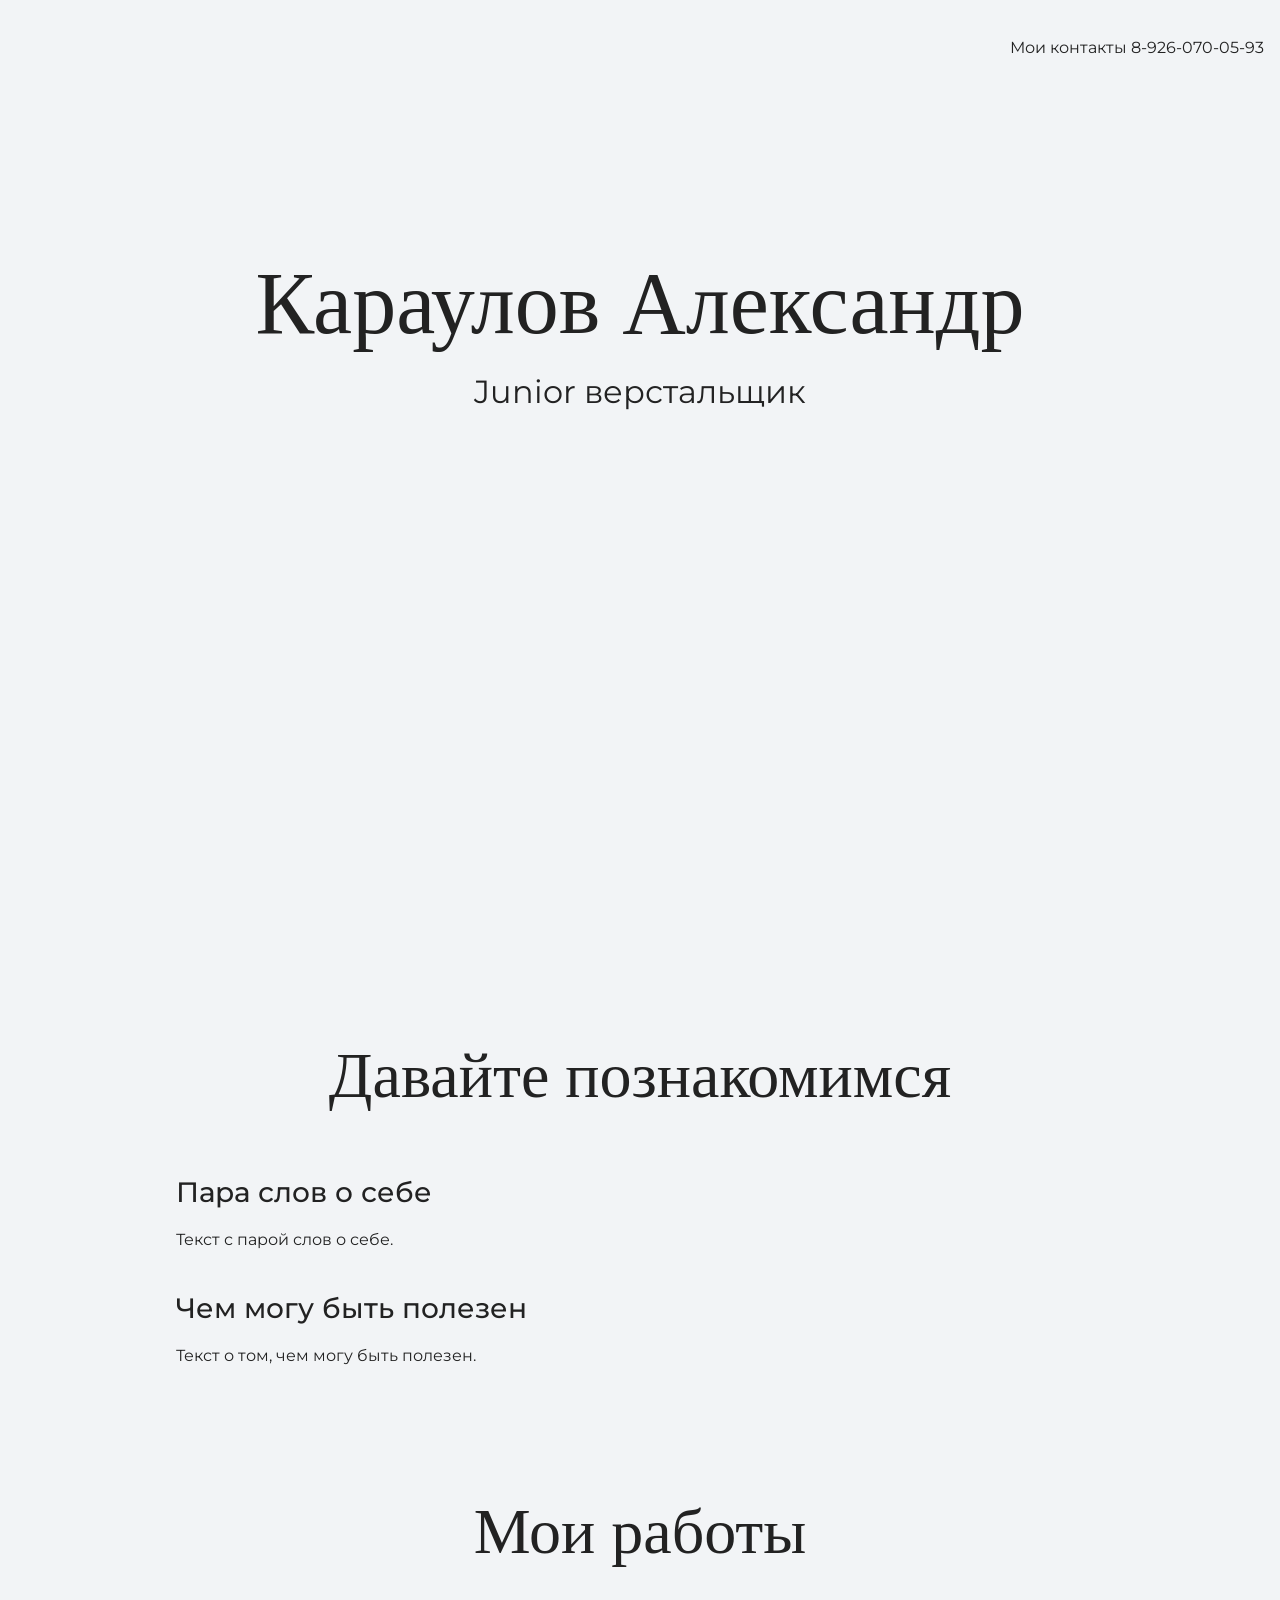
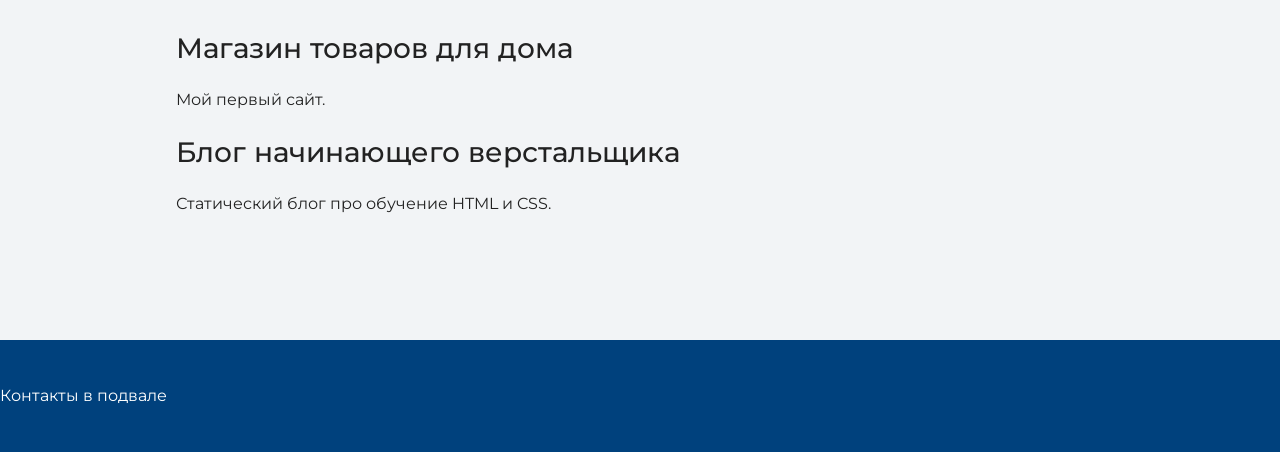
==== index.html @ 40712b83 "загрузил файлы" ====
<!DOCTYPE html>
<html lang="ru">
  <head>
    <meta charset="UTF-8">
    <link rel="stylesheet" href="style.css">
    <title>Портфолио Junior верстальщика</title>
	<link href="https://fonts.googleapis.com/css?family=Montserrat:400,500,700|Old+Standard+TT&display=swap&subset=cyrillic"
		rel="stylesheet">
  </head>

  <body>
    <header class="page-header">
		 <div class="container">
      Мои контакты 8-926-070-05-93
		</div>
    </header>

    <section class="hero-image">
		<div class="container">
			<h1 class="heading">Караулов Александр</h1>
			<p>Junior верстальщик</p>
		</div>
    </section>

    <section class="intro">
      <div class="container">
			<h2 class="subheading">Давайте познакомимся</h2>
			<h3>Пара слов о себе</h3>
			<p>Текст с парой слов о себе.</p>
			<h3>Чем могу быть полезен</h3>
			<p>Текст о том, чем могу быть полезен.</p>
		</div>
    </section>

    <section class="portfolio">
		<div class="container">
					<h2 class="subheading">Мои работы</h2>
					
					<h3>Магазин товаров для дома</h3>
					<p>Мой первый сайт.</p>
					
					<h3>Блог начинающего верстальщика</h3>
					<p>Статический блог про обучение HTML и CSS.</p>
		</div>
    </section>

    <footer class="page-footer">
      Контакты в подвале
    </footer>
  </body>
</html>
---- style.css ----
body {
  margin: 0;
  min-width: 960px;
  font-family: "Montserrat", "Helvetica", "Arial", sans-serif;
  font-size: 16px;
  line-height: 32px;
  color: #222222;
  background-color: #f2f4f6;
  background-image: url("img/hero-bg.jpg");
  background-repeat: no-repeat;
  background-position: top center;
}

.container {
  max-width: 928px;
  margin: 0 auto;
  padding: 0 16px;
}

.page-header {
  margin: 0 0 160px;
  padding: 32px 0 32px;
}

.page-header .container,
.page-footer .container {
  max-width: 1408px;
  text-align: right;
}

.page-header a {
  margin-left: 56px;
  color: #288be6;
  text-decoration: none;
  background-repeat: no-repeat;
  background-position: left;
}

.header-email {
  padding-left: 30px;
  background-image: url("img/icon-email-header.svg");
}

.header-phone {
  padding-left: 25px;
  background-image: url("img/icon-phone-header.svg");
}

.hero-image {
  margin-bottom: 620px;
}

.hero-image .container {
  max-width: 1408px;
  text-align: center;
}

.heading {
  margin: 0 0 16px;
  font-family: "Old Standard TT", "Times", "Times New Roman", serif;
  font-size: 88px;
  line-height: 96px;
  font-weight: 400;
}

.hero-image p {
  margin: 0;
  font-size: 32px;
  line-height: 48px;
}

.intro {
  margin: 0 0 120px;
}

.subheading {
  margin: 0 0 56px;
  font-family: "Old Standard TT", "Times", "Times New Roman", serif;
  font-size: 64px;
  line-height: 80px;
  font-weight: 400;
  text-align: center;
}

.user-image {
  margin: 0 0 32px;
  text-align: center;
}

.intro h3,
.portfolio h3 {
  margin: 0 0 12px;
  font-size: 28px;
  line-height: 40px;
  font-weight: 500;
}

.intro p {
  margin: 0 0 32px;
}

.skills-list {
  margin: 0;
  padding: 0;
}

.skills-list dt {
  padding-left: 32px;
  background-repeat: no-repeat;
  background-position: left;
}

.skill-html {
  background-image: url("img/icon-html.svg");
}

.skill-css {
  background-image: url("img/icon-css.svg");
}

.level {
  margin: 4px 0 16px;
  padding: 0;
  height: 14px;
  font-size: 0;
  background-color: #ffffff;
  border: 1px solid #86c3fa;
  border-radius: 8px;
}

.level div {
  margin: 1px;
  height: 12px;
  background-color: #288be6;
  border-radius: 6px;
}

.portfolio {
  margin: 0 0 120px;
}

.projects {
  margin: 0;
  padding: 0;
  list-style: none;
}

.projects li {
  margin: 0 0 80px;
}

.project-image {
  margin: 0 0 24px;
  text-align: center;
}

.projects p {
  margin: 0 0 24px;
}

.button {
  padding: 6px 20px;
  display: inline-block;
  vertical-align: baseline;
  text-decoration: none;
  text-transform: uppercase;
  border-radius: 4px;
  background-color: #288be6;
  color: #ffffff;
}

.page-footer {
  padding: 40px 0;
  background-color: #00417d;
  color: #ffffff;
}

.page-footer a {
  margin-left: 56px;
  color: inherit;
  text-decoration: none;
  background-repeat: no-repeat;
  background-position: left;
}

.footer-email {
  padding-left: 30px;
  background-image: url("img/icon-email-footer.svg");
}

.footer-phone {
  padding-left: 25px;
  background-image: url("img/icon-phone-footer.svg");
}
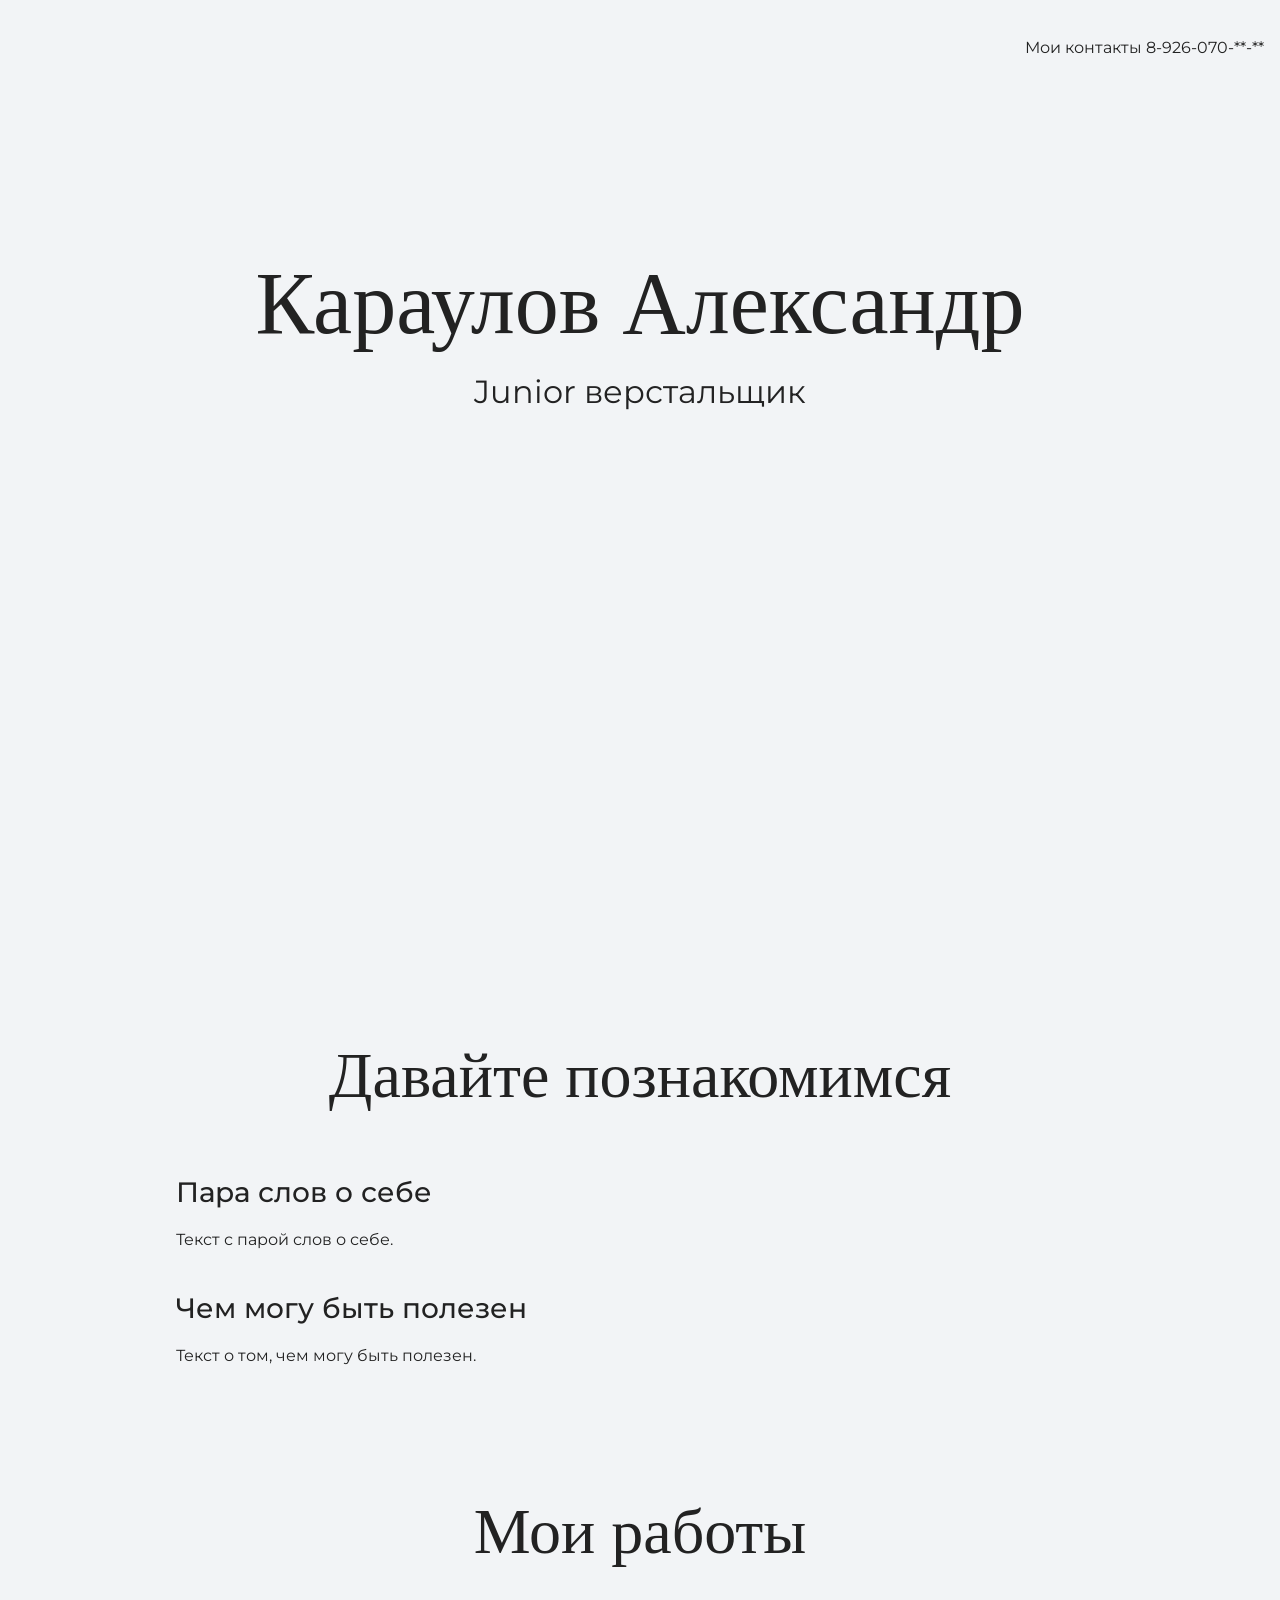
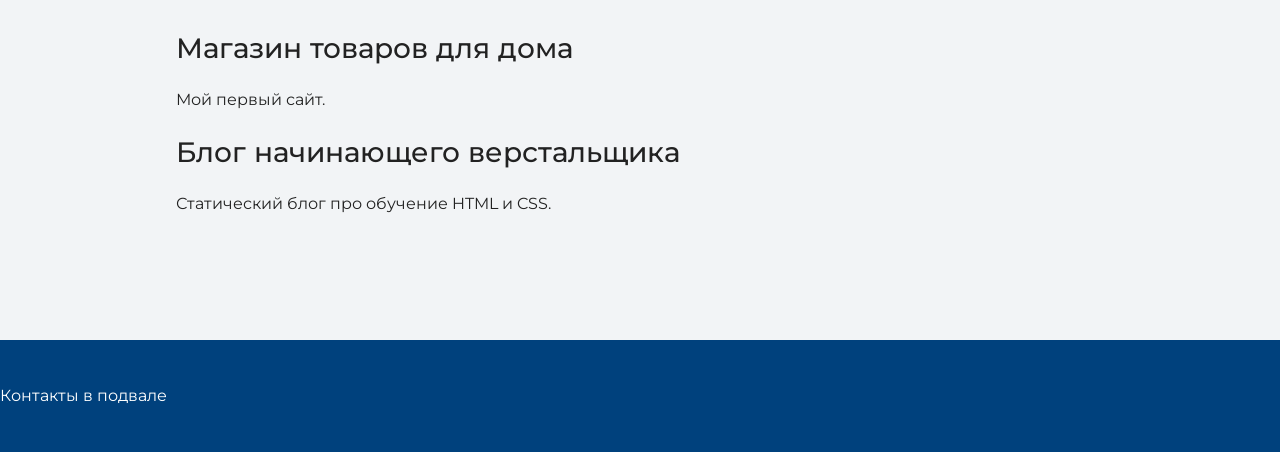
==== commit f526f2d3: "Изменил контактный телефон" ====
--- a/index.html
+++ b/index.html
@@ -11,7 +11,7 @@
   <body>
     <header class="page-header">
 		 <div class="container">
-      Мои контакты 8-926-070-05-93
+      Мои контакты 8-926-070-**-**
 		</div>
     </header>
 
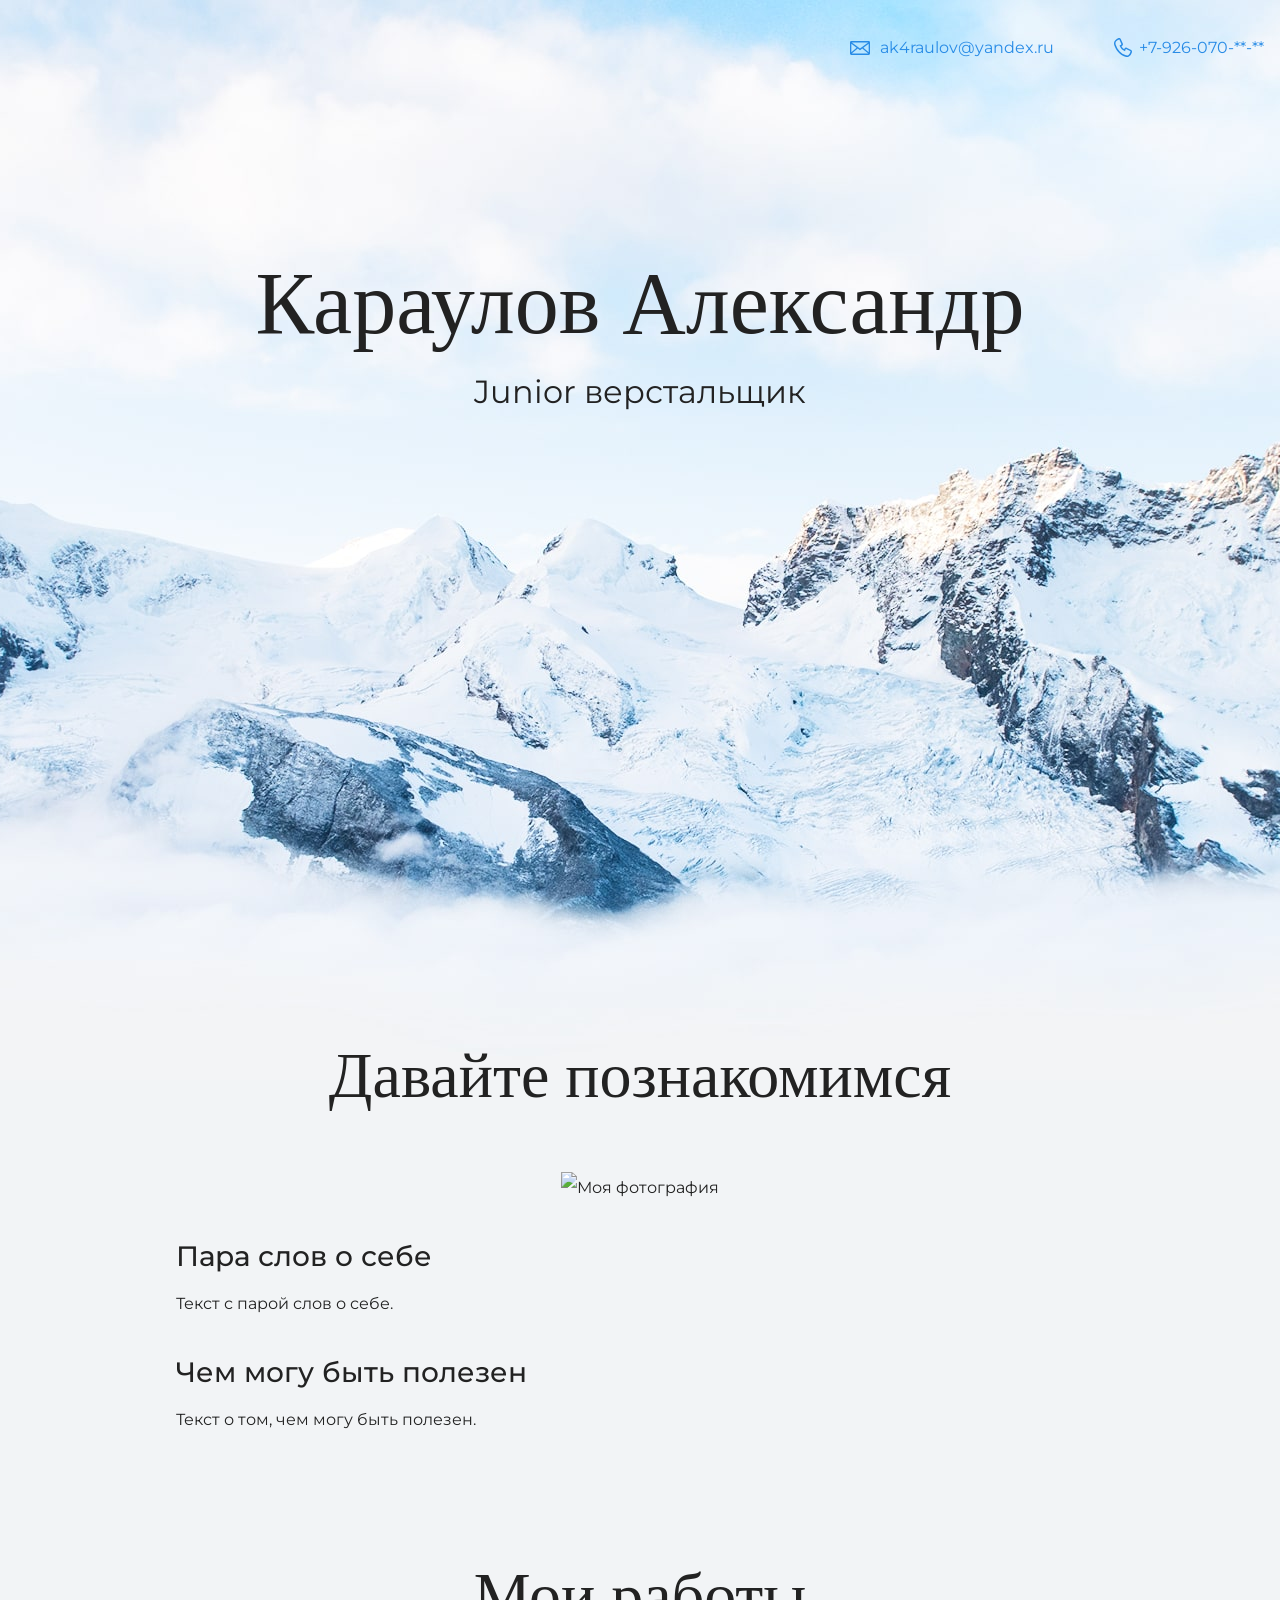
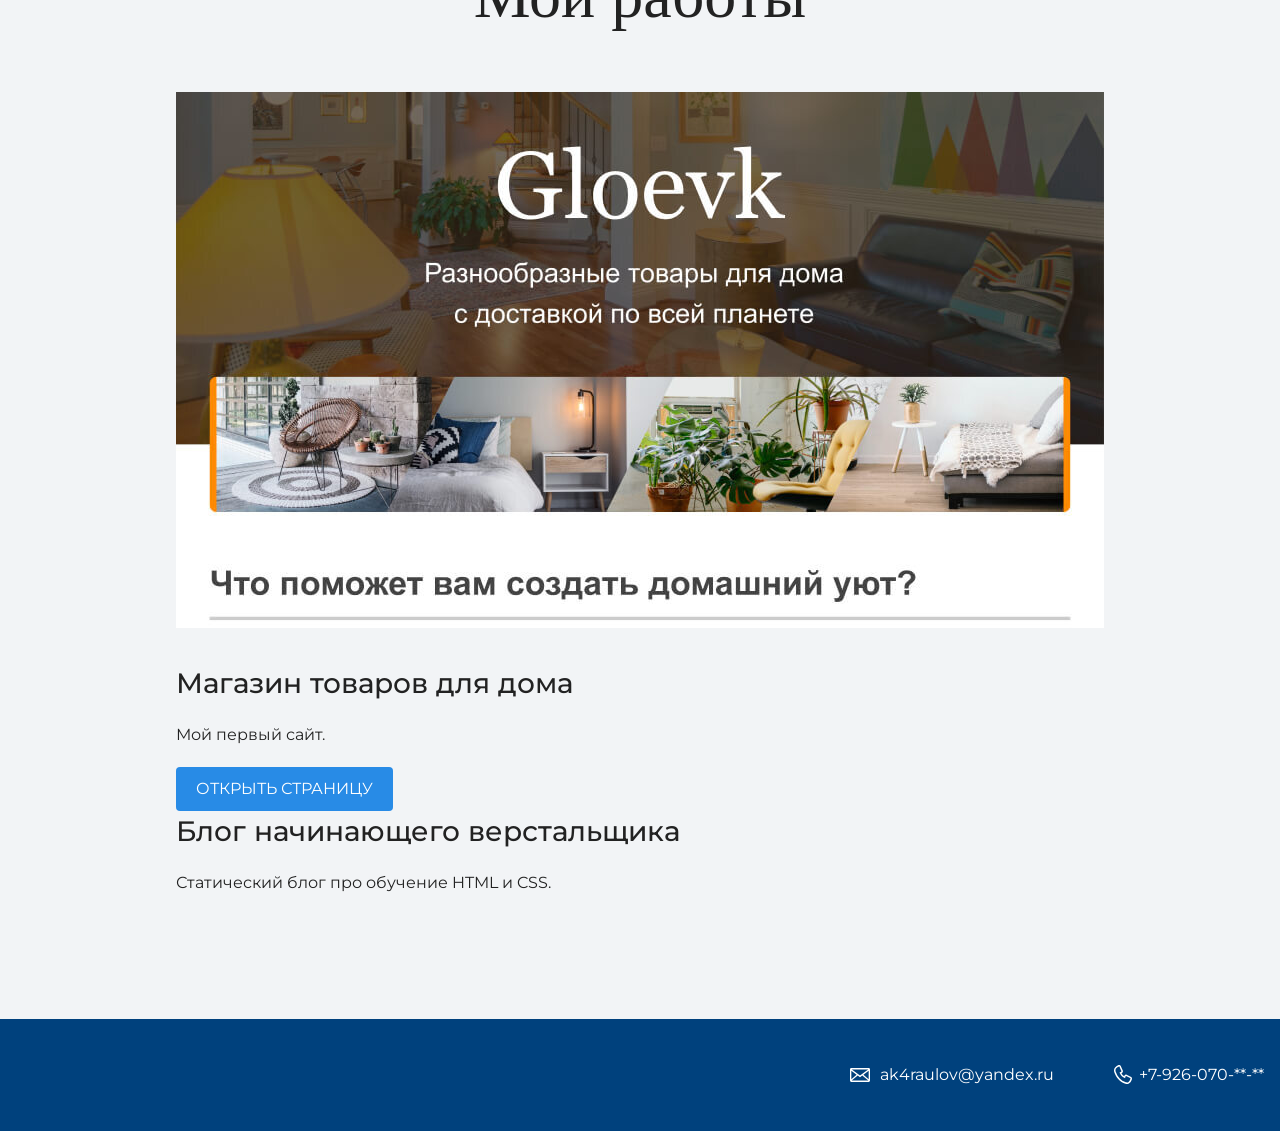
==== commit d4dfd5ba: "Добавлены новые файлы" ====
--- a/index.html
+++ b/index.html
@@ -11,7 +11,8 @@
   <body>
     <header class="page-header">
 		 <div class="container">
-      Мои контакты 8-926-070-**-**
+			 <a class="header-email" href="mailto:ak4raulov@yandex.ru">ak4raulov@yandex.ru</a>
+      	<a class="header-phone" href="tel:+79876543210">+7-926-070-**-**</a>
 		</div>
     </header>
 
@@ -25,6 +26,9 @@
     <section class="intro">
       <div class="container">
 			<h2 class="subheading">Давайте познакомимся</h2>
+			<figure class="user-image">
+				<img src="img/my.jpg" width="928" height="536" alt="Моя фотография">
+			</figure>
 			<h3>Пара слов о себе</h3>
 			<p>Текст с парой слов о себе.</p>
 			<h3>Чем могу быть полезен</h3>
@@ -35,17 +39,22 @@
     <section class="portfolio">
 		<div class="container">
 					<h2 class="subheading">Мои работы</h2>
-					
+					<figure class="project-image">
+						<img src="files/project.jpg" width="928" height="536" alt="Cайт магазина товаров для дома">
+					</figure>
 					<h3>Магазин товаров для дома</h3>
 					<p>Мой первый сайт.</p>
-					
+					<a class="button" href="source/project/index.html">Открыть страницу</a>
 					<h3>Блог начинающего верстальщика</h3>
 					<p>Статический блог про обучение HTML и CSS.</p>
 		</div>
     </section>
 
     <footer class="page-footer">
-      Контакты в подвале
+		<div class="container">
+      <a class="footer-email" href="mailto:ak4raulov@yandex.ru">ak4raulov@yandex.ru</a>
+		<a class="footer-phone" href="tel:+79876543210">+7-926-070-**-**</a>
+		</div>
     </footer>
   </body>
 </html>
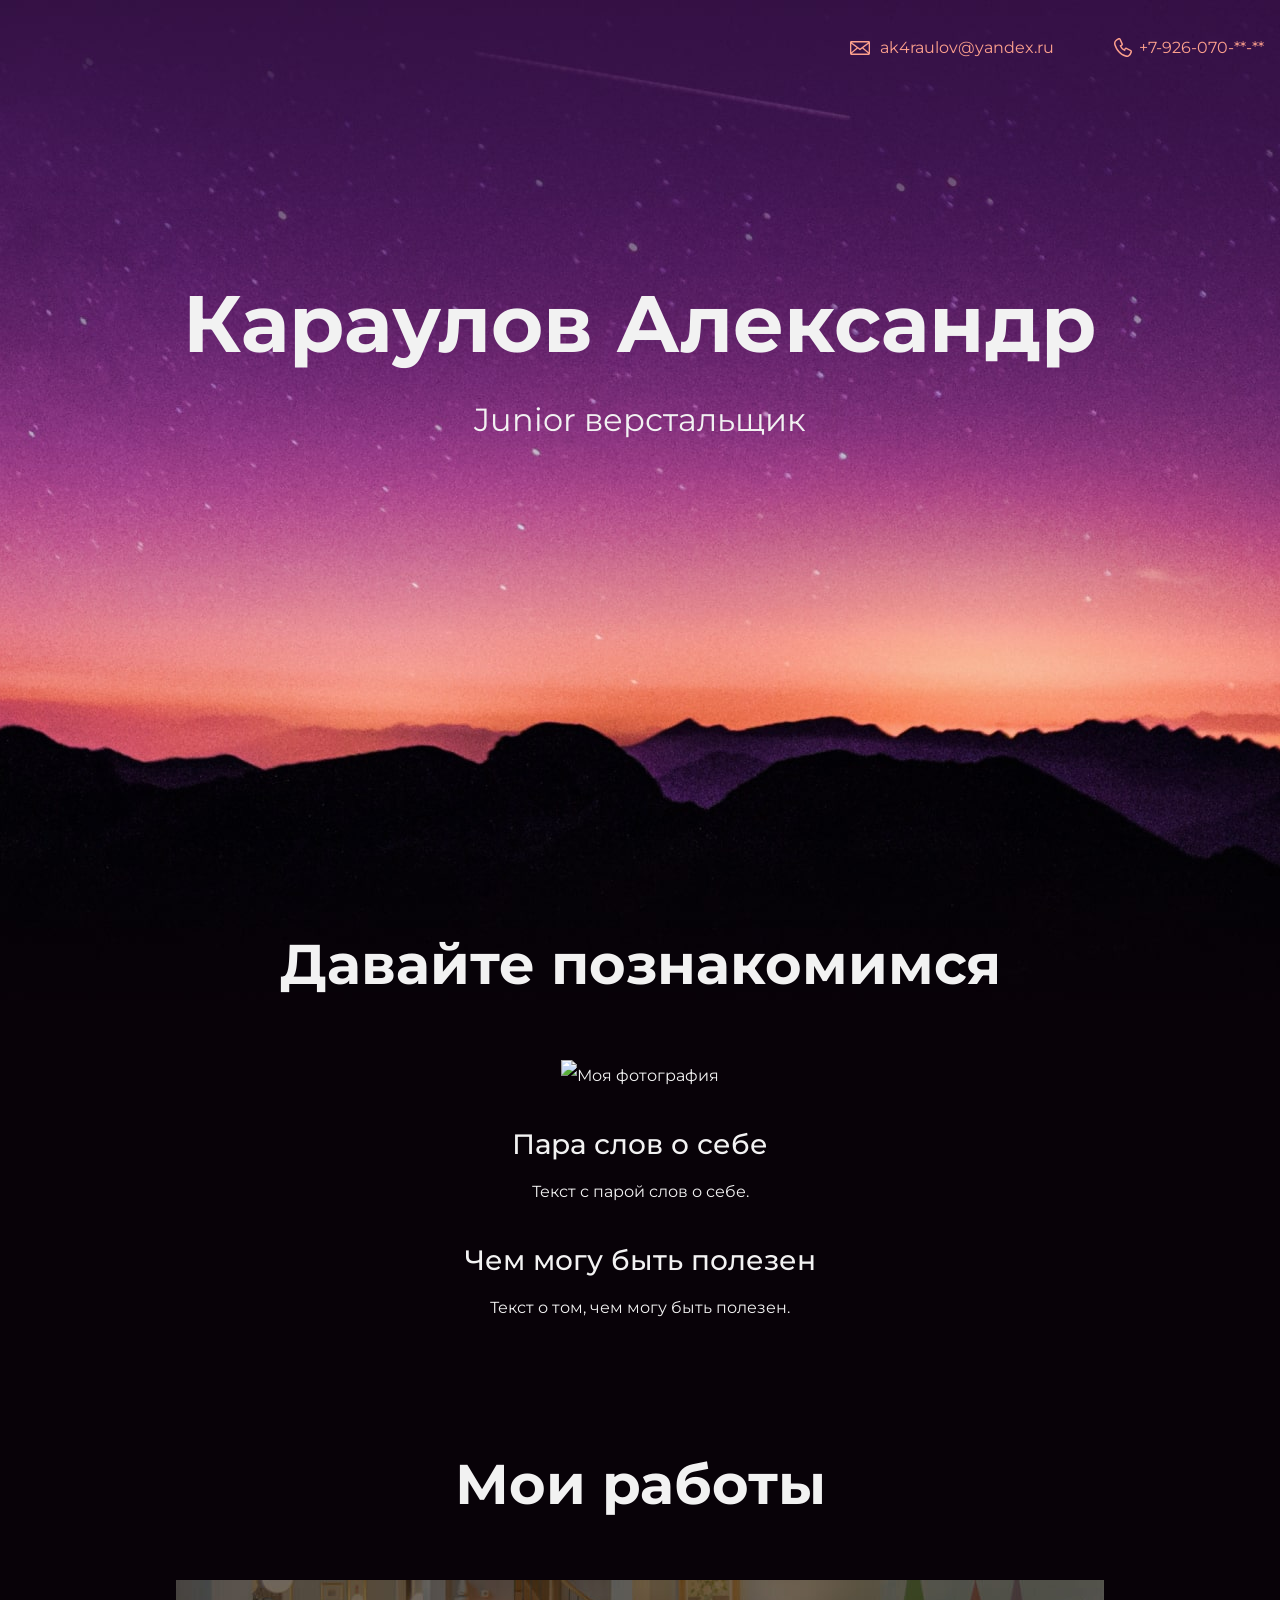
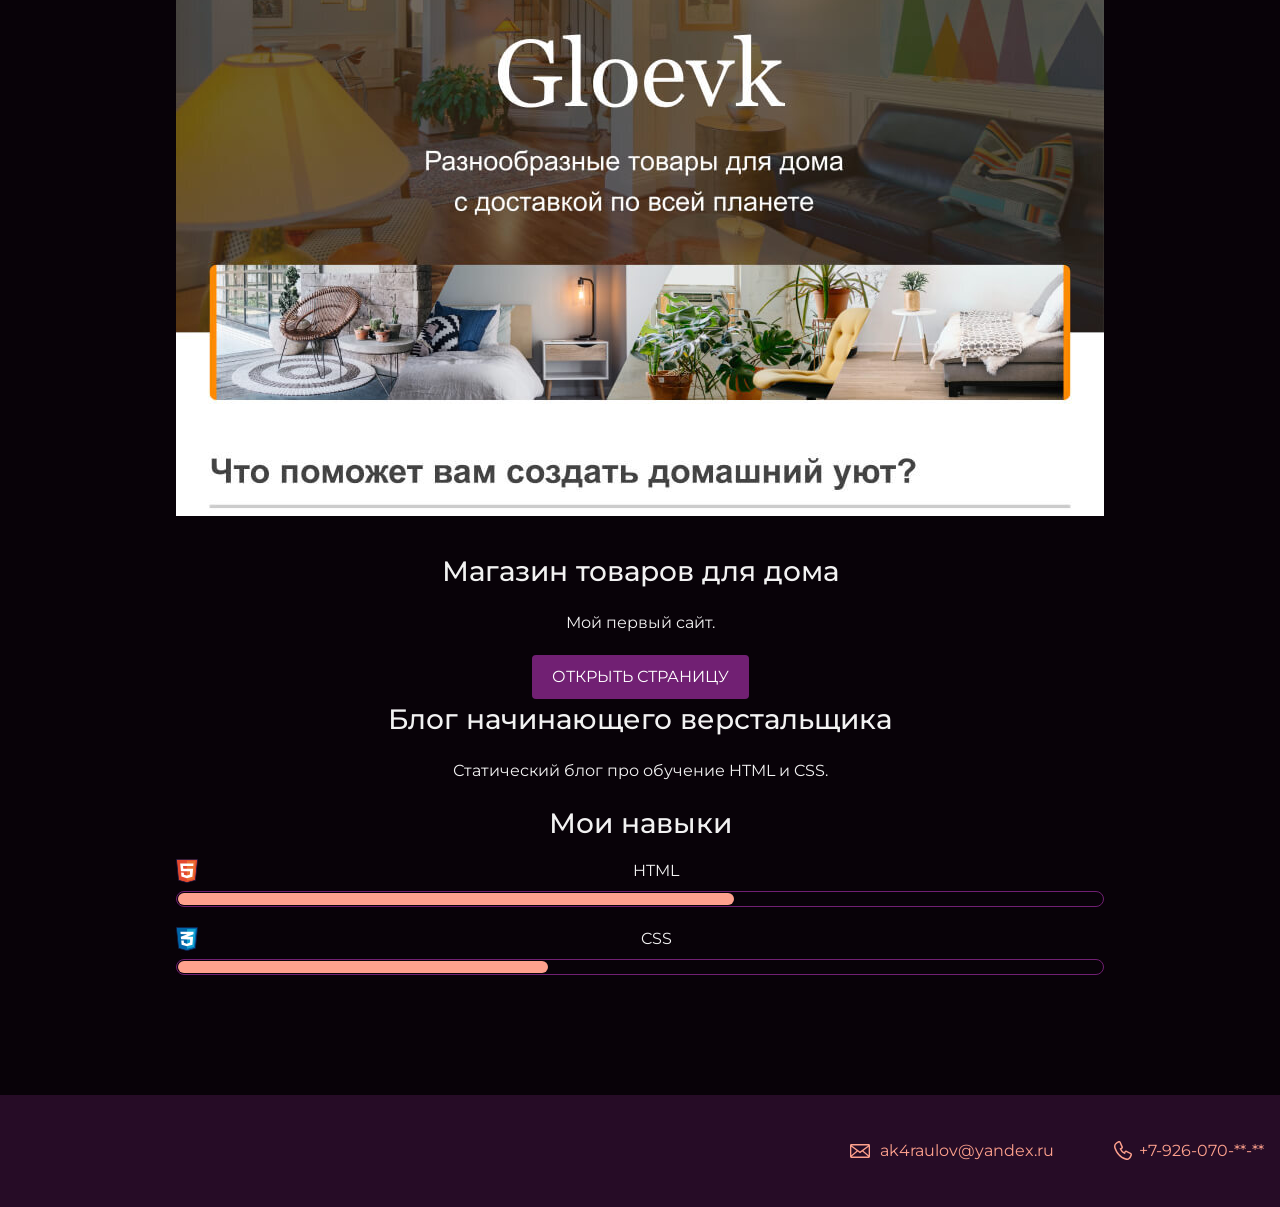
==== commit 3135bb19: "Add files via upload" ====
--- a/index.html
+++ b/index.html
@@ -47,6 +47,19 @@
 					<a class="button" href="source/project/index.html">Открыть страницу</a>
 					<h3>Блог начинающего верстальщика</h3>
 					<p>Статический блог про обучение HTML и CSS.</p>
+					<div class="skills">
+						<h3>Мои навыки</h3>
+						<dl class="skills-list">
+							<dt class="skill-html">HTML</dt>
+							<dd class="level">
+								<div style="width: 60%;">60%</div>
+							</dd>
+							<dt class="skill-css">CSS</dt>
+							<dd class="level">
+								<div style="width: 40%;">40%</div>
+							</dd>
+						</dl>
+					</div>
 		</div>
     </section>
 
--- a/style.css
+++ b/style.css
@@ -4,8 +4,8 @@
   font-family: "Montserrat", "Helvetica", "Arial", sans-serif;
   font-size: 16px;
   line-height: 32px;
-  color: #222222;
-  background-color: #f2f4f6;
+  color: #f2f2f2;
+  background-color: #080208;
   background-image: url("img/hero-bg.jpg");
   background-repeat: no-repeat;
   background-position: top center;
@@ -15,10 +15,11 @@
   max-width: 928px;
   margin: 0 auto;
   padding: 0 16px;
+  text-align: center;
 }
 
 .page-header {
-  margin: 0 0 160px;
+  margin: 0 0 180px;
   padding: 32px 0 32px;
 }
 
@@ -30,7 +31,7 @@
 
 .page-header a {
   margin-left: 56px;
-  color: #288be6;
+  color: #fea18d;
   text-decoration: none;
   background-repeat: no-repeat;
   background-position: left;
@@ -38,16 +39,16 @@
 
 .header-email {
   padding-left: 30px;
-  background-image: url("img/icon-email-header.svg");
+  background-image: url("img/icon-email.svg");
 }
 
 .header-phone {
   padding-left: 25px;
-  background-image: url("img/icon-phone-header.svg");
+  background-image: url("img/icon-phone.svg");
 }
 
 .hero-image {
-  margin-bottom: 620px;
+  margin-bottom: 480px;
 }
 
 .hero-image .container {
@@ -56,11 +57,9 @@
 }
 
 .heading {
-  margin: 0 0 16px;
-  font-family: "Old Standard TT", "Times", "Times New Roman", serif;
-  font-size: 88px;
+  margin: 0 0 24px;
+  font-size: 80px;
   line-height: 96px;
-  font-weight: 400;
 }
 
 .hero-image p {
@@ -75,10 +74,8 @@
 
 .subheading {
   margin: 0 0 56px;
-  font-family: "Old Standard TT", "Times", "Times New Roman", serif;
-  font-size: 64px;
+  font-size: 56px;
   line-height: 80px;
-  font-weight: 400;
   text-align: center;
 }
 
@@ -123,15 +120,15 @@
   padding: 0;
   height: 14px;
   font-size: 0;
-  background-color: #ffffff;
-  border: 1px solid #86c3fa;
+  background-color: #080208;
+  border: 1px solid #712073;
   border-radius: 8px;
 }
 
 .level div {
   margin: 1px;
   height: 12px;
-  background-color: #288be6;
+  background-color: #fea18d;
   border-radius: 6px;
 }
 
@@ -165,19 +162,18 @@
   text-decoration: none;
   text-transform: uppercase;
   border-radius: 4px;
-  background-color: #288be6;
+  background-color: #712073;
   color: #ffffff;
 }
 
 .page-footer {
   padding: 40px 0;
-  background-color: #00417d;
-  color: #ffffff;
+  background-color: #260c26;
 }
 
 .page-footer a {
   margin-left: 56px;
-  color: inherit;
+  color: #fea18d;
   text-decoration: none;
   background-repeat: no-repeat;
   background-position: left;
@@ -185,10 +181,10 @@
 
 .footer-email {
   padding-left: 30px;
-  background-image: url("img/icon-email-footer.svg");
+  background-image: url("img/icon-email.svg");
 }
 
 .footer-phone {
   padding-left: 25px;
-  background-image: url("img/icon-phone-footer.svg");
+  background-image: url("img/icon-phone.svg");
 }
